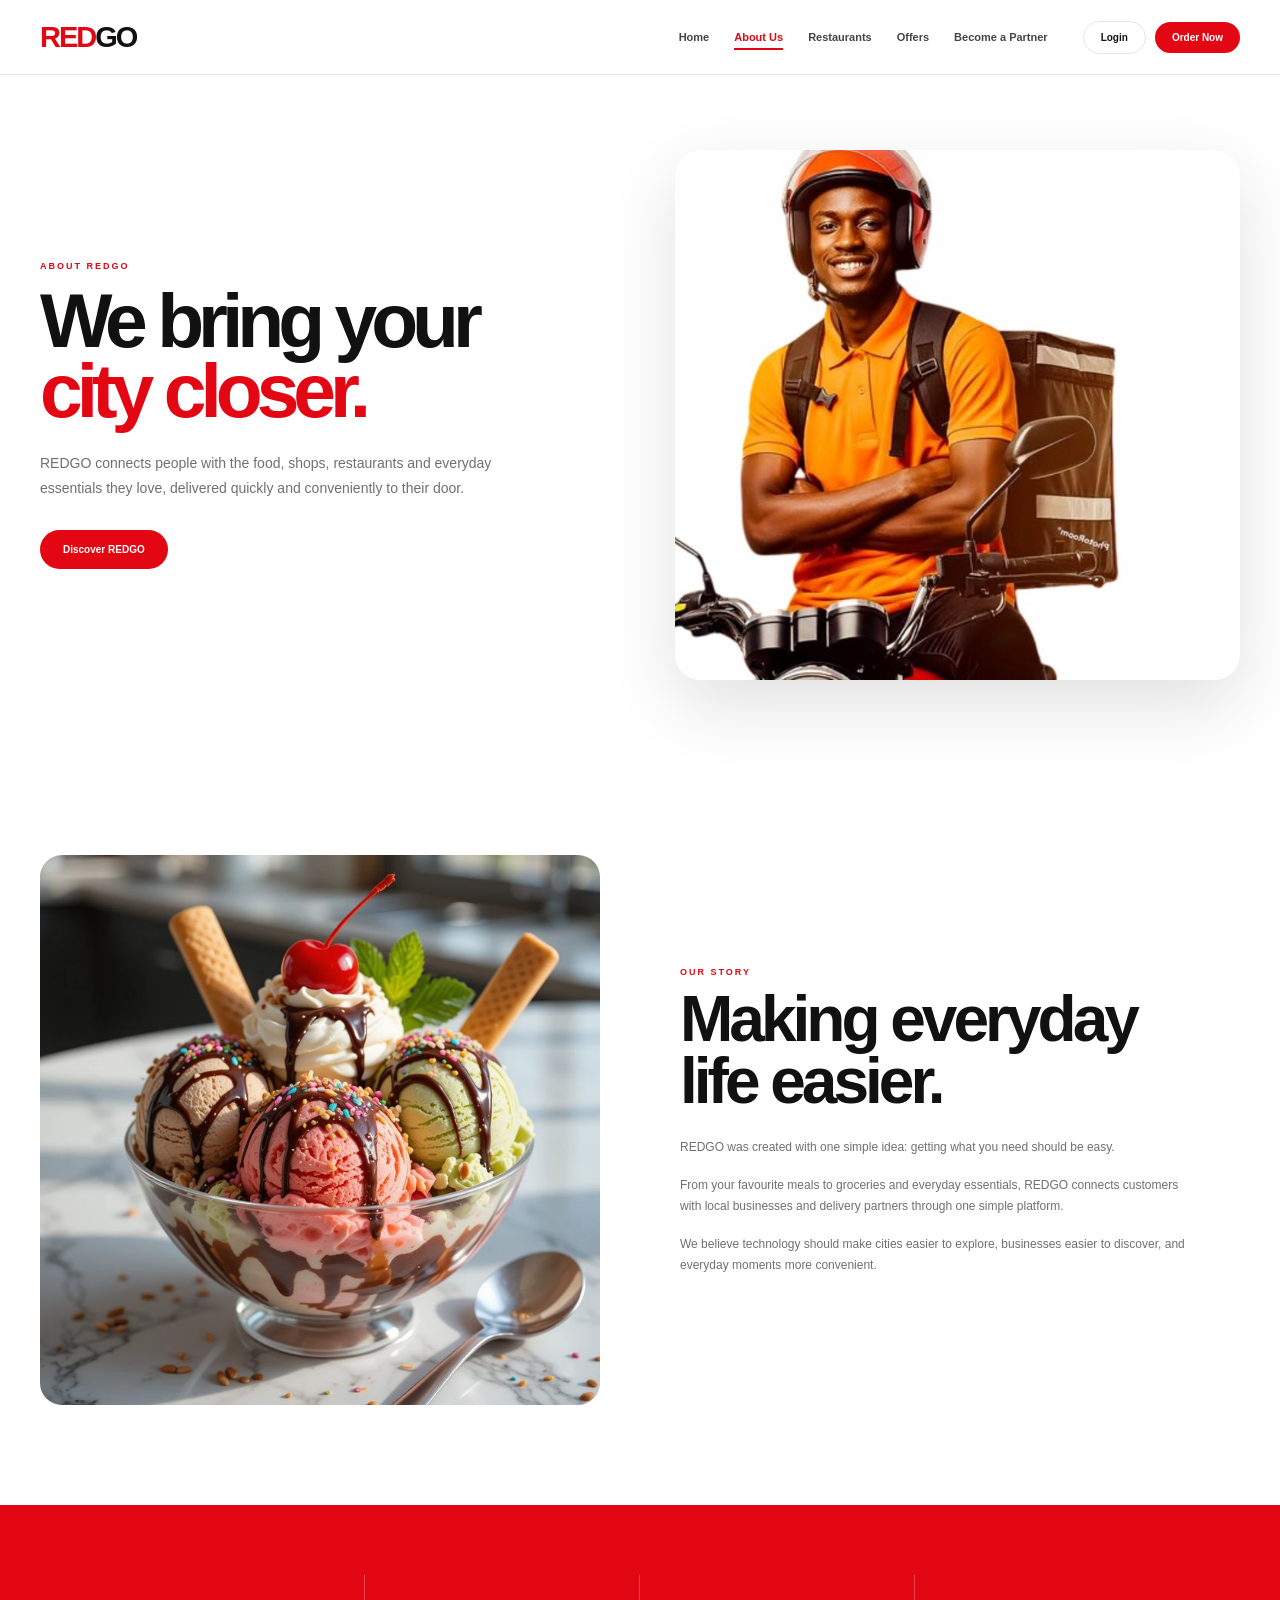
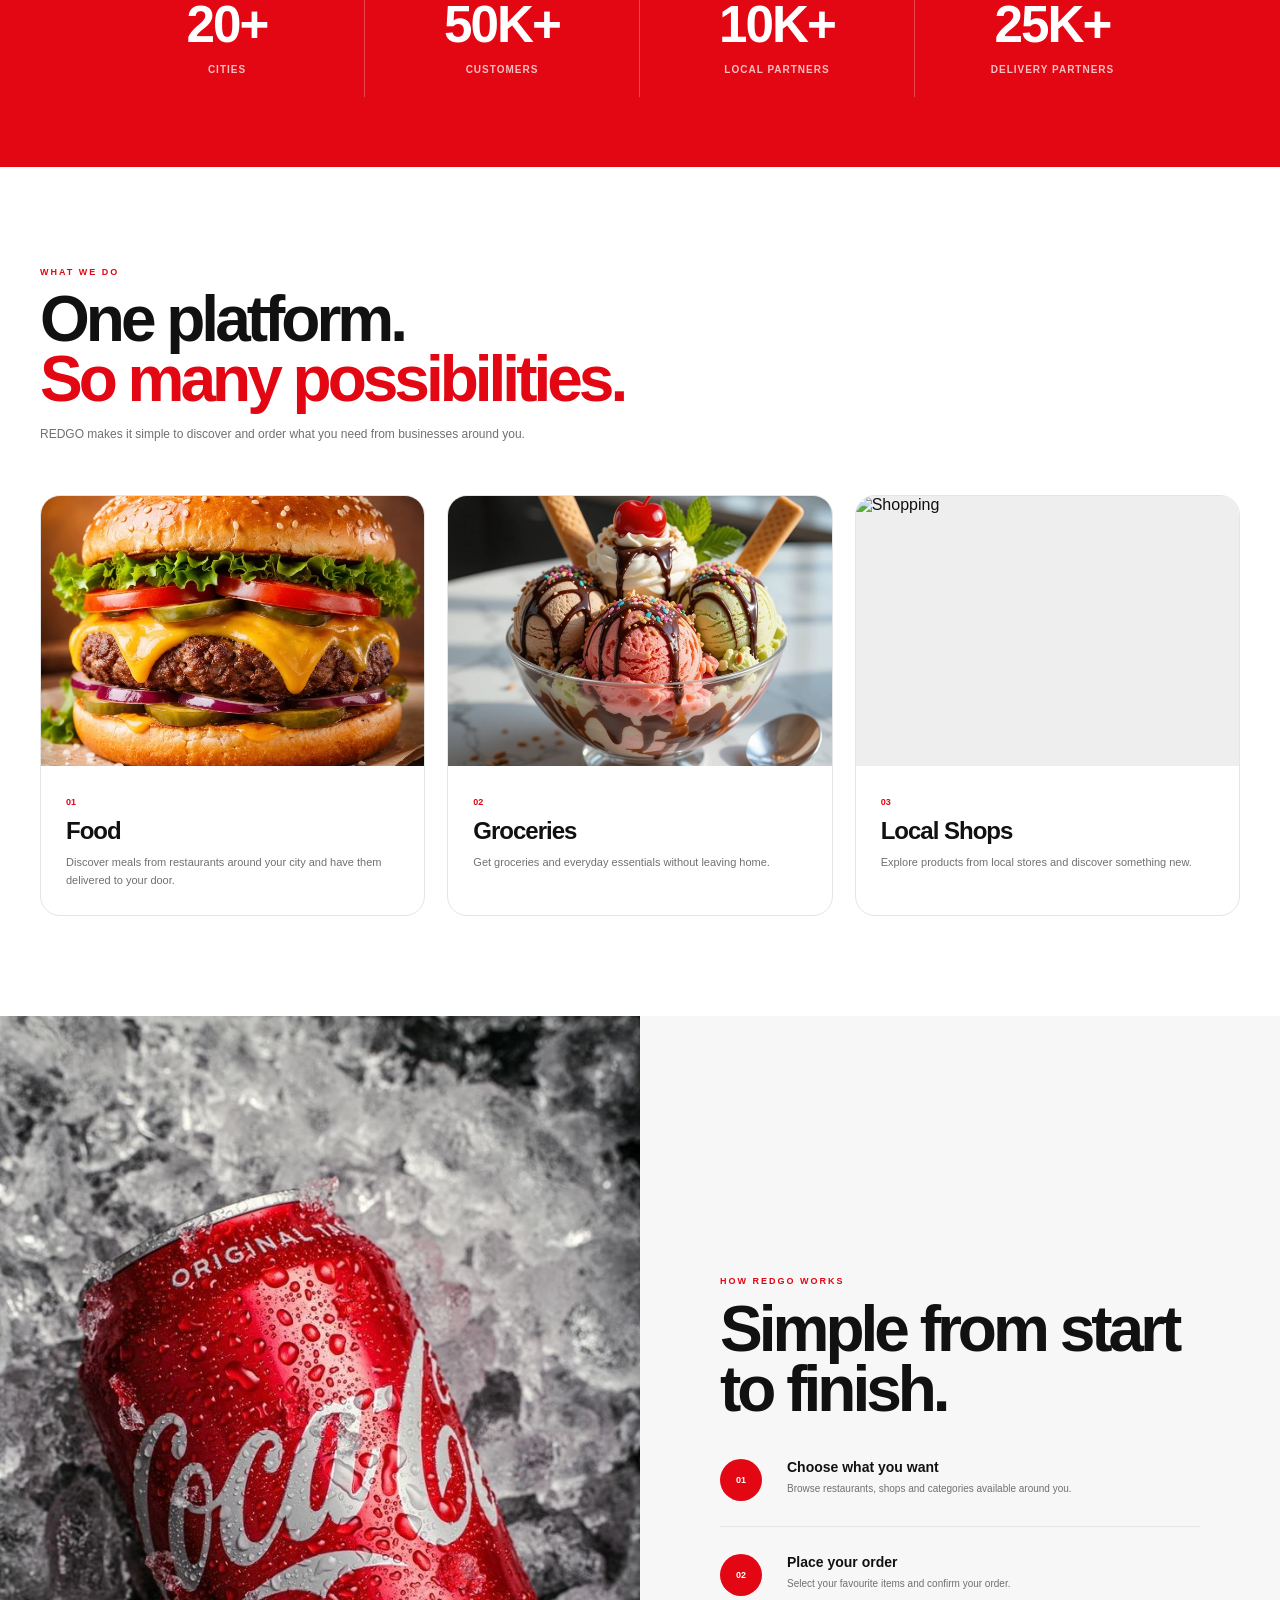
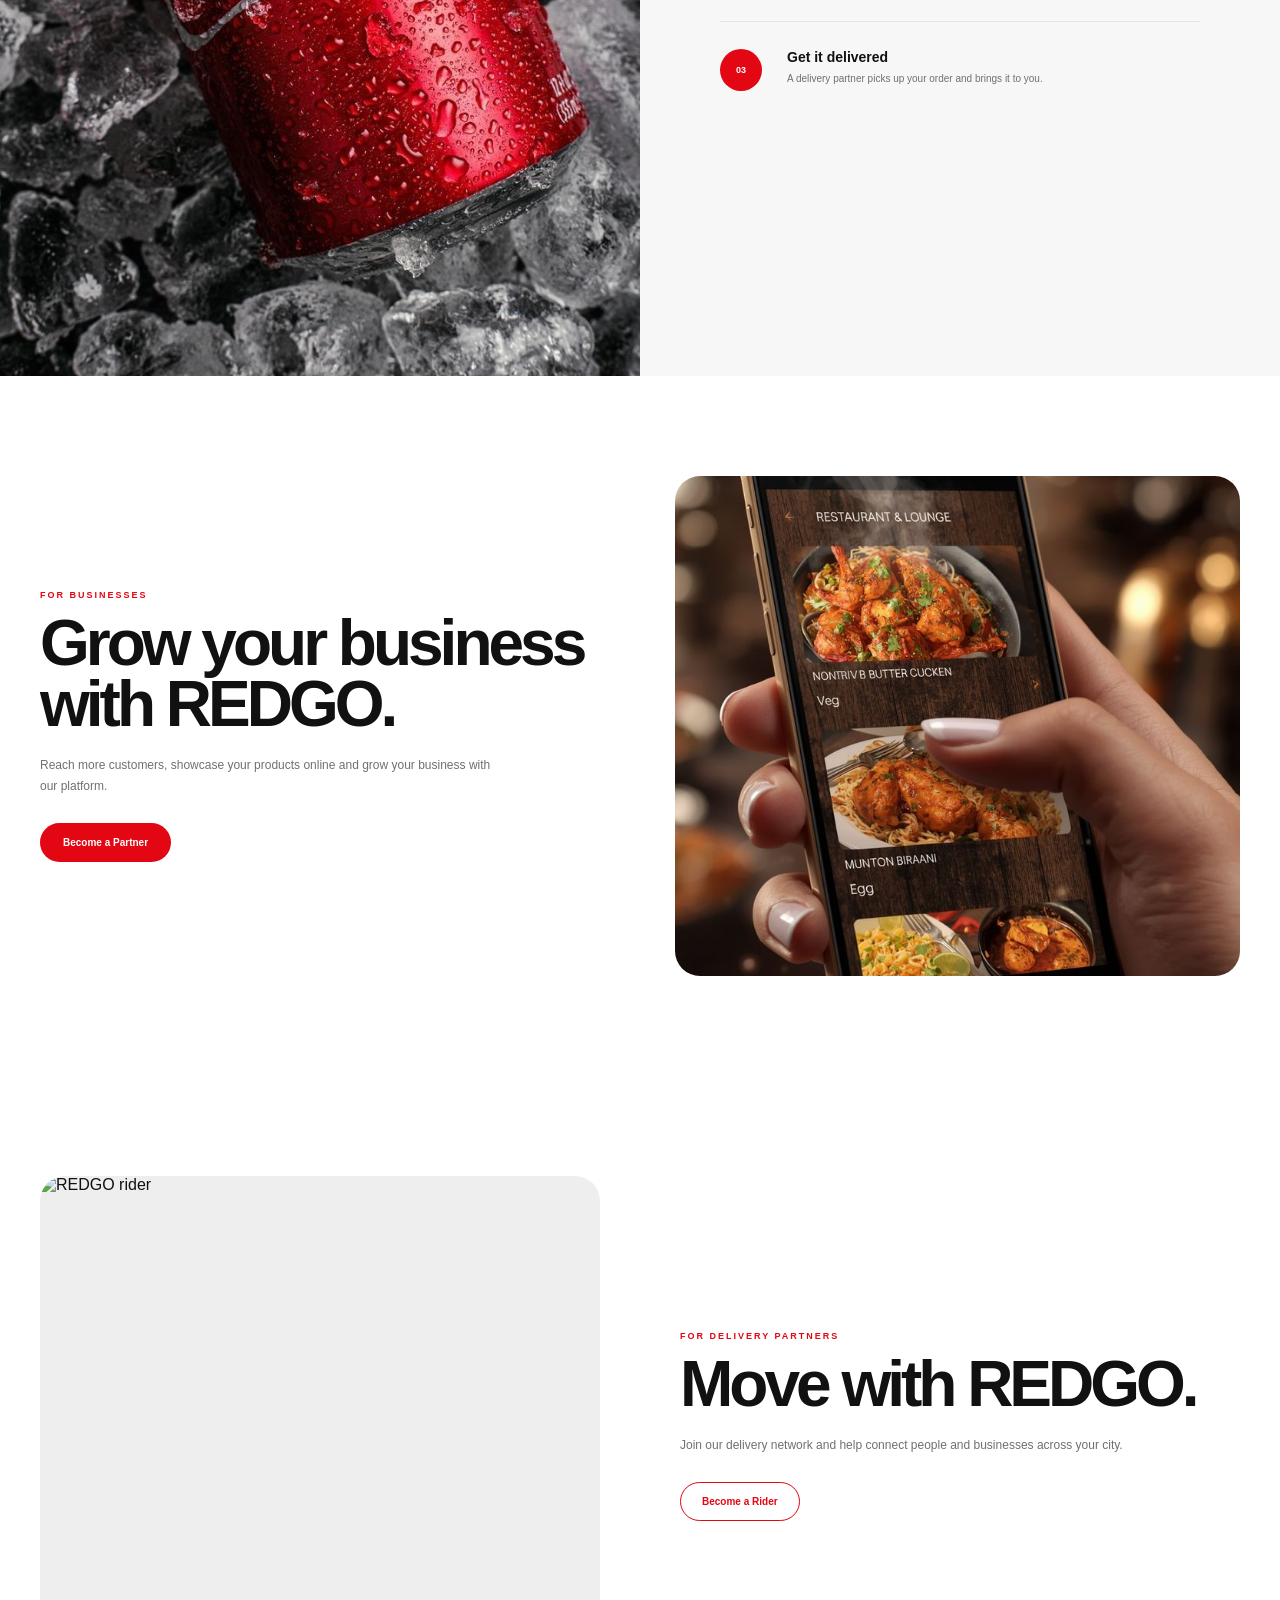
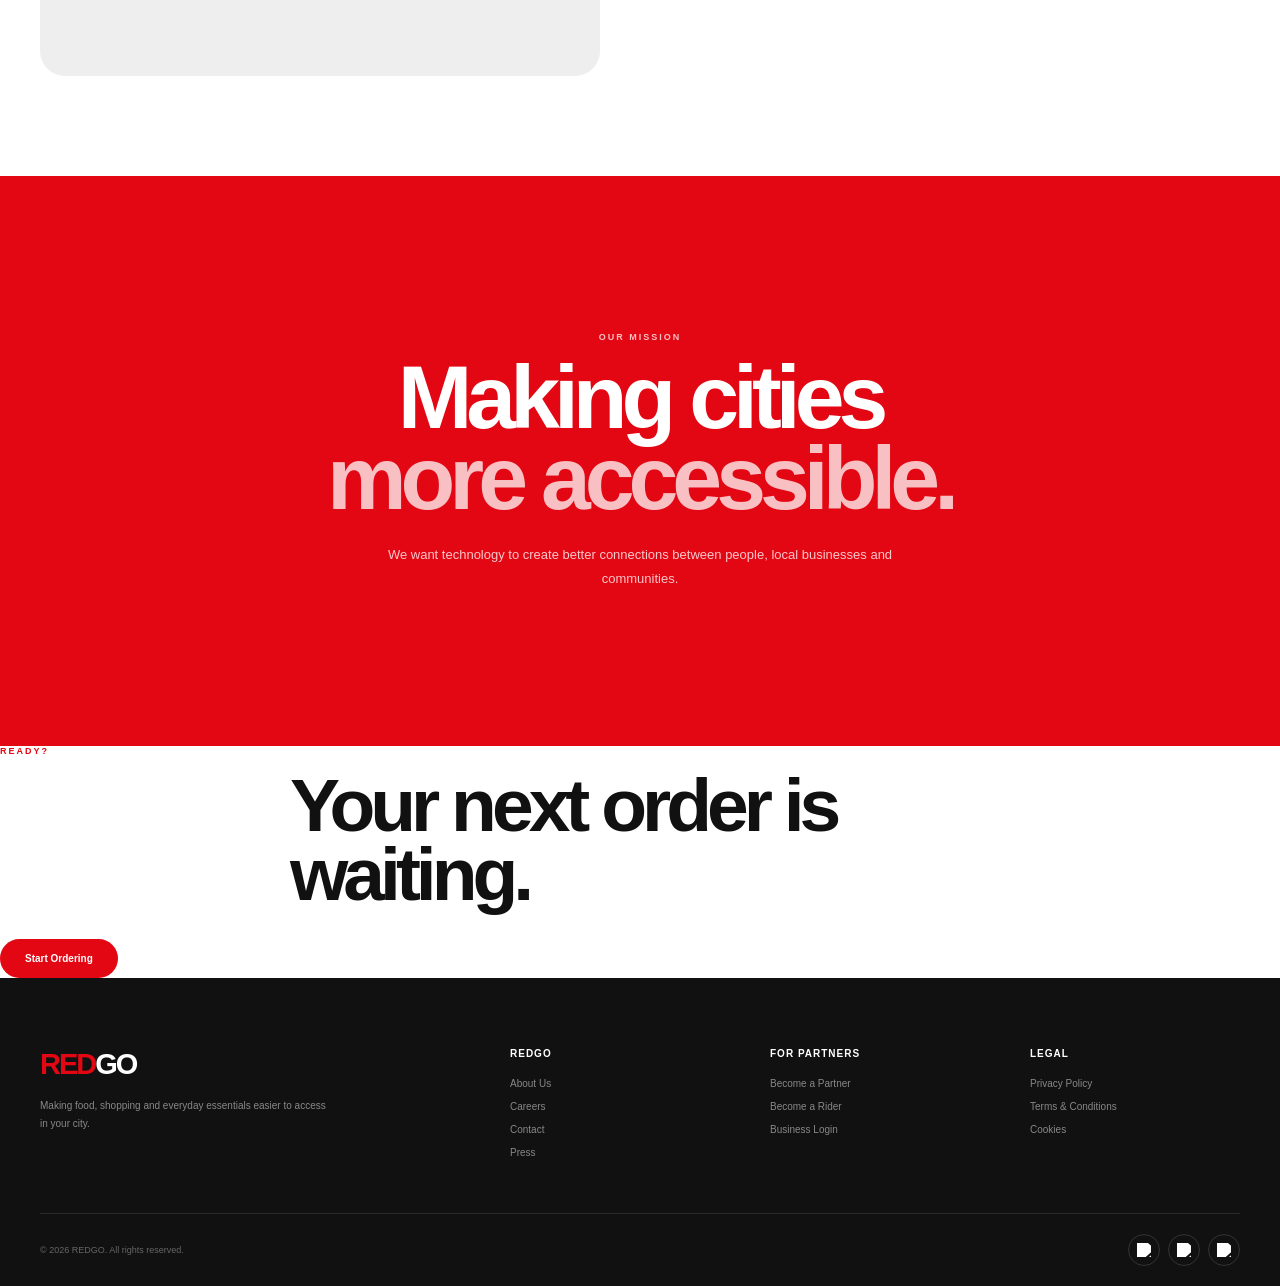
==== about.html @ bfb95624 "Initial website upload" ====
<!DOCTYPE html>
<html lang="en">
<head>
    <meta charset="UTF-8">
    <meta name="viewport" content="width=device-width, initial-scale=1.0">
    <title>About Us | REDGO</title>
    <link rel="stylesheet" href="about.css">
</head>
<body>

   
    <header class="header">
        <nav class="navbar">
            <a href="index.html" class="logo">
                RED<span>GO</span>
            </a>
            <div class="nav-links">
                <a href="http://127.0.0.1:5500/index.html.html">Home</a>
                <a href="" class="active">About Us</a>
                <a href="#">Restaurants</a>
                <a href="#">Offers</a>
                <a href="#">Become a Partner</a>
            </div>
            <div class="nav-buttons">
                <a href="login.html" class="login-btn">
                    Login
                </a>
                <a href="order.html" class="order-btn">
                    Order Now
                </a>
            </div>
        </nav>
    </header>

    <main>
        <section class="about-hero">
            <div class="hero-text">
                <p class="eyebrow">
                    ABOUT REDGO
                </p>
                <h1>
                    We bring your
                    <span>city closer.</span>
                </h1>
                <p class="hero-description">
                    REDGO connects people with the food, shops,
                    restaurants and everyday essentials they love,
                    delivered quickly and conveniently to their door.
                </p>
                <a href="#story" class="red-button">
                    Discover REDGO
                </a>
            </div>
          
            <div class="hero-image">
                <img
                    src="./images/dispatch.jpg"
                    alt="REDGO delivery"
                >
            </div>
        </section>
       
        <section class="story section" id="story">
            <div class="story-image">
           
                <img
                    src="./images/Dreamy Ice Cream Delight.jpg"
                    alt="REDGO delivery rider"
                >
            </div>
            <div class="story-content">
                <p class="eyebrow">
                    OUR STORY
                </p>
                <h2>
                    Making everyday
                    life easier.
                </h2>
                <p>
                    REDGO was created with one simple idea:
                    getting what you need should be easy.
                </p>
                <p>
                    From your favourite meals to groceries and
                    everyday essentials, REDGO connects customers
                    with local businesses and delivery partners
                    through one simple platform.
                </p>
                <p>
                    We believe technology should make cities
                    easier to explore, businesses easier to discover,
                    and everyday moments more convenient.
                </p>
            </div>
        </section>
        
        <section class="numbers">
            <div class="numbers-container">
                <div class="number">
                    <strong>20+</strong>
                    <span>
                        Cities
                    </span>
                </div>
                <div class="number">
                    <strong>50K+</strong>
                    <span>
                        Customers
                    </span>
                </div>
                <div class="number">
                    <strong>10K+</strong>
                    <span>
                        Local Partners
                    </span>
                </div>
                <div class="number">
                    <strong>25K+</strong>
                    <span>
                        Delivery Partners
                    </span>
                </div>
            </div>
        </section>
     
        <section class="what-we-do section">
            <div class="section-heading">
                <p class="eyebrow">
                    WHAT WE DO
                </p>
                <h2>
                    One platform.
                    <span>So many possibilities.</span>
                </h2>
                <p>
                    REDGO makes it simple to discover and order
                    what you need from businesses around you.
                </p>
            </div>
            <div class="services-grid">
           
                <article class="service-card">
                    <div class="service-image">
          
                        <img
                            src="./images/Hamburger.jpg"
                            alt="Food delivery"
                        >
                    </div>
                    <div class="service-content">
                        <span>
                            01
                        </span>
                        <h3>
                            Food
                        </h3>
                        <p>
                            Discover meals from restaurants
                            around your city and have them
                            delivered to your door.
                        </p>
                    </div>
                </article>
   
                <article class="service-card">
                    <div class="service-image">
                       
                        <img
                            src="./images/Dreamy Ice Cream Delight.jpg"
                            alt="Groceries"
                        >
                    </div>
                    <div class="service-content">
                        <span>
                            02
                        </span>
                        <h3>
                            Groceries
                        </h3>
                        <p>
                            Get groceries and everyday essentials
                            without leaving home.
                        </p>
                    </div>
                </article>
          
                <article class="service-card">
                    <div class="service-image">
                    
                        <img
                            src="./Coca Cola 🥃.jpg"
                            alt="Shopping"
                        >
                    </div>
                    <div class="service-content">
                        <span>
                            03
                        </span>
                        <h3>
                            Local Shops
                        </h3>
                        <p>
                            Explore products from local stores
                            and discover something new.
                        </p>
                    </div>
                </article>
            </div>
        </section>
        <section class="how-section">
            <div class="how-image">
             
                <img
                    src="./images/Coca Cola 🥃.jpg"
                    alt="City delivery"
                >
            </div>
            <div class="how-content">
                <p class="eyebrow">
                    HOW REDGO WORKS
                </p>
                <h2>
                    Simple from
                    start to finish.
                </h2>
                <div class="steps">
                    <div class="step">
                        <div class="step-number">
                            01
                        </div>
                        <div>
                            <h3>
                                Choose what you want
                            </h3>
                            <p>
                                Browse restaurants, shops and
                                categories available around you.
                            </p>
                        </div>
                    </div>
                    <div class="step">
                        <div class="step-number">
                            02
                        </div>
                        <div>
                            <h3>
                                Place your order
                            </h3>
                            <p>
                                Select your favourite items and
                                confirm your order.
                            </p>
                        </div>
                    </div>
                    <div class="step">
                        <div class="step-number">
                            03
                        </div>
                        <div>
                            <h3>
                                Get it delivered
                            </h3>
                            <p>
                                A delivery partner picks up your
                                order and brings it to you.
                            </p>
                        </div>
                    </div>
                </div>
            </div>
        </section>
      
        <section class="partners section">
            <div class="partners-content">
                <p class="eyebrow">
                    FOR BUSINESSES
                </p>
                <h2>
                    Grow your business
                    with REDGO.
                </h2>
                <p>
                    Reach more customers, showcase your products
                    online and grow your business with our platform.
                </p>
                <a href="#" class="red-button">
                    Become a Partner
                </a>
            </div>
            <div class="partners-image">

                <img
                    src="./images/download (7).jpg"
                    alt="Business partner"
                >
            </div>
        </section>
      
        <section class="riders section">
            <div class="riders-image">
          
                <img
                    src="./images/Dispatch Rider.jpg"
                    alt="REDGO rider"
                >
            </div>
            <div class="riders-content">
                <p class="eyebrow">
                    FOR DELIVERY PARTNERS
                </p>
                <h2>
                    Move with REDGO.
                </h2>
                <p>
                    Join our delivery network and help connect
                    people and businesses across your city.
                </p>
                <a href="#" class="outline-button">
                    Become a Rider
                </a>
            </div>
        </section>
       
        <section class="mission">
            <div class="mission-content">
                <p class="eyebrow">
                    OUR MISSION
                </p>
                <h2>
                    Making cities
                    <span>more accessible.</span>
                </h2>
                <p>
                    We want technology to create better connections
                    between people, local businesses and communities.
                </p>
            </div>
        </section>
        
        <section class="final-cta">
            <p class="eyebrow">
                READY?
            </p>
            <h2>
                Your next order
                is waiting.
            </h2>
            <a href="index.html" class="white-button">
                Start Ordering
            </a>
        </section>
    </main>
   
    <footer>
        <div class="footer-container">
            <div class="footer-brand">
                <a href="index.html" class="footer-logo">
                    RED<span>GO</span>
                </a>
                <p>
                    Making food, shopping and everyday essentials
                    easier to access in your city.
                </p>
            </div>
            <div class="footer-column">
                <h3>
                    REDGO
                </h3>
                <a href="about.html">
                    About Us
                </a>
                <a href="#">
                    Careers
                </a>
                <a href="#">
                    Contact
                </a>
                <a href="#">
                    Press
                </a>
            </div>
            <div class="footer-column">
                <h3>
                    FOR PARTNERS
                </h3>
                <a href="#">
                    Become a Partner
                </a>
                <a href="#">
                    Become a Rider
                </a>
                <a href="#">
                    Business Login
                </a>
            </div>
            <div class="footer-column">
                <h3>
                    LEGAL
                </h3>
                <a href="#">
                    Privacy Policy
                </a>
                <a href="#">
                    Terms & Conditions
                </a>
                <a href="#">
                    Cookies
                </a>
            </div>
        </div>
        <div class="footer-bottom">
            <p>
                © 2026 REDGO. All rights reserved.
            </p>
            <div class="socials">
               
                <a href="#">
                    <img
                        src="./Twitter-Symbol.png"
                        alt="Facebook"
                    >
                </a>
                <a href="#">
                    <img
                        src="./insta.webp"
                        alt="Instagram"
                    >
                </a>
                <a href="#">
                    <img
                        src="./tiktok-logo-tikok-icon-transparent-tikok-app-logo-free-png-removebg-preview.png"
                        alt="Twitter"
                    >
                </a>
            </div>
        </div>
    </footer>
</body>
</html>
---- about.css ----
* {
    margin: 0;
    padding: 0;
    box-sizing: border-box;
}
:root {
    --red: #e30613;
    --dark-red: #b9000b;
    --black: #111111;
    --dark: #222222;
    --gray: #707070;
    --light: #f7f7f7;
    --border: #e5e5e5;
    --white: #ffffff;
}
html {
    scroll-behavior: smooth;
}
body {
    font-family: Arial, Helvetica, sans-serif;
    background: var(--white);
    color: var(--black);
    overflow-x: hidden;
}
a {
    text-decoration: none;
    color: inherit;
}
img {
    display: block;
    width: 100%;
}
button,
a {
    -webkit-tap-highlight-color: transparent;
}
a,
img,
button,
.service-card,
.number,
.step,
.red-button,
.outline-button,
.white-button {
    transition:
        transform .3s ease,
        color .3s ease,
        background-color .3s ease,
        border-color .3s ease,
        box-shadow .3s ease,
        opacity .3s ease;
}

.header {
    position: sticky;
    top: 0;
    z-index: 1000;
    width: 100%;
    background: rgba(255,255,255,.96);
    border-bottom: 1px solid var(--border);
    backdrop-filter: blur(15px);
    animation: headerDown .7s ease both;
}
.navbar {
    width: min(1200px, calc(100% - 50px));
    min-height: 74px;
    margin: auto;
    display: flex;
    align-items: center;
    gap: 35px;
}

.logo,
.footer-logo {
    color: var(--red);
    font-size: 29px;
    font-weight: 900;
    letter-spacing: -2px;
    white-space: nowrap;
}
.logo span,
.footer-logo span {
    color: var(--black);
}
.logo:hover {
    transform: translateY(-2px);
}

.nav-links {
    display: flex;
    align-items: center;
    gap: 25px;
    margin-left: auto;
}
.nav-links a {
    position: relative;
    font-size: 11px;
    font-weight: 700;
    color: #444;
}
.nav-links a::after {
    content: "";
    position: absolute;
    left: 0;
    bottom: -7px;
    width: 0;
    height: 2px;
    background: var(--red);
    transition: width .3s ease;
}
.nav-links a:hover,
.nav-links .active {
    color: var(--red);
}
.nav-links a:hover::after,
.nav-links .active::after {
    width: 100%;
}

.nav-buttons {
    display: flex;
    align-items: center;
    gap: 9px;
}
.login-btn,
.order-btn {
    padding: 10px 17px;
    border-radius: 25px;
    font-size: 10px;
    font-weight: 800;
}
.login-btn {
    border: 1px solid var(--border);
}
.login-btn:hover {
    color: var(--red);
    border-color: var(--red);
    transform: translateY(-2px);
}
.order-btn {
    background: var(--red);
    color: white;
}
.order-btn:hover {
    background: var(--dark-red);
    transform: translateY(-2px);
    box-shadow:
        0 10px 25px rgba(227,6,19,.2);
}

.about-hero {
    min-height: 650px;
    width: min(1200px, calc(100% - 50px));
    margin: auto;
    display: grid;
    grid-template-columns: 1fr 1fr;
    align-items: center;
    gap: 70px;
    padding: 75px 0;
}
.hero-text {
    animation:
        slideUp .8s ease both;
}
.eyebrow {
    color: var(--red);
    font-size: 9px;
    font-weight: 900;
    letter-spacing: 2px;
}
.hero-text h1 {
    margin: 15px 0 25px;
    max-width: 620px;
    font-size: clamp(55px, 6vw, 82px);
    line-height: .91;
    letter-spacing: -6px;
}
.hero-text h1 span {
    color: var(--red);
    display: block;
}
.hero-description {
    max-width: 500px;
    margin-bottom: 28px;
    color: var(--gray);
    font-size: 14px;
    line-height: 1.8;
}

.red-button {
    display: inline-flex;
    align-items: center;
    justify-content: center;
    padding: 14px 23px;
    background: var(--red);
    color: white;
    border-radius: 30px;
    font-size: 10px;
    font-weight: 900;
}
.red-button:hover {
    background: var(--dark-red);
    transform: translateY(-4px);
    box-shadow:
        0 14px 30px rgba(227,6,19,.2);
}
.red-button:active {
    transform: scale(.97);
}

.hero-image {
    height: 530px;
    overflow: hidden;
    border-radius: 25px;
    background: #eeeeee;
    box-shadow:
        0 25px 70px rgba(0,0,0,.12);
    animation:
        imageReveal 1s ease .15s both;
}
.hero-image img {
    height: 100%;
    object-fit: cover;
    transition:
        transform .8s cubic-bezier(.2,.8,.2,1);
}
.hero-image:hover img {
    transform: scale(1.05);
}

.section {
    padding: 100px 0;
}
.story {
    width: min(1200px, calc(100% - 50px));
    margin: auto;
    display: grid;
    grid-template-columns: 1fr 1fr;
    align-items: center;
    gap: 80px;
}
.story-image {
    height: 550px;
    overflow: hidden;
    border-radius: 22px;
    background: #eeeeee;
}
.story-image img {
    height: 100%;
    object-fit: cover;
    transition:
        transform .8s ease;
}
.story-image:hover img {
    transform: scale(1.05);
}
.story-content h2 {
    max-width: 500px;
    margin: 12px 0 25px;
    font-size: clamp(40px, 5vw, 65px);
    line-height: .96;
    letter-spacing: -4px;
}
.story-content > p:not(.eyebrow) {
    max-width: 510px;
    margin-bottom: 16px;
    color: var(--gray);
    font-size: 12px;
    line-height: 1.8;
}

.numbers {
    padding: 70px 0;
    background: var(--red);
    color: white;
}
.numbers-container {
    width: min(1100px, calc(100% - 50px));
    margin: auto;
    display: grid;
    grid-template-columns:
        repeat(4, 1fr);
}
.number {
    text-align: center;
    padding: 20px;
    border-right: 1px solid rgba(255,255,255,.25);
}
.number:last-child {
    border-right: none;
}
.number strong {
    display: block;
    margin-bottom: 5px;
    font-size: clamp(32px, 4vw, 52px);
    letter-spacing: -2px;
}
.number span {
    color: rgba(255,255,255,.75);
    font-size: 10px;
    font-weight: 700;
    text-transform: uppercase;
    letter-spacing: 1px;
}
.number:hover {
    transform: translateY(-6px);
}
.what-we-do {
    width: min(1200px, calc(100% - 50px));
    margin: auto;
}
.section-heading {
    max-width: 700px;
    margin-bottom: 50px;
}
.section-heading h2 {
    margin: 12px 0 15px;
    font-size: clamp(42px, 5vw, 68px);
    line-height: .94;
    letter-spacing: -4px;
}
.section-heading h2 span {
    display: block;
    color: var(--red);
}
.section-heading > p:last-child {
    max-width: 500px;
    color: var(--gray);
    font-size: 12px;
    line-height: 1.7;
}
/* SERVICES */
.services-grid {
    display: grid;
    grid-template-columns:
        repeat(3, 1fr);
    gap: 22px;
}
.service-card {
    overflow: hidden;
    border: 1px solid var(--border);
    border-radius: 20px;
    background: white;
}
.service-card:hover {
    transform: translateY(-9px);
    box-shadow:
        0 25px 55px rgba(0,0,0,.1);
}
.service-image {
    height: 270px;
    overflow: hidden;
    background: #eeeeee;
}
.service-image img {
    height: 100%;
    object-fit: cover;
    transition:
        transform .7s ease;
}
.service-card:hover .service-image img {
    transform: scale(1.08);
}
.service-content {
    padding: 25px;
}
.service-content > span {
    color: var(--red);
    font-size: 9px;
    font-weight: 900;
}
.service-content h3 {
    margin: 8px 0;
    font-size: 24px;
    letter-spacing: -1px;
}
.service-content p {
    color: var(--gray);
    font-size: 11px;
    line-height: 1.7;
}

.how-section {
    display: grid;
    grid-template-columns: 1fr 1fr;
    min-height: 650px;
    background: var(--light);
}
.how-image {
    min-height: 650px;
    overflow: hidden;
    background: #eeeeee;
}
.how-image img {
    width: 100%;
    height: 100%;
    object-fit: cover;
    transition:
        transform .8s ease;
}
.how-image:hover img {
    transform: scale(1.04);
}
.how-content {
    padding: 80px;
    display: flex;
    flex-direction: column;
    justify-content: center;
}
.how-content h2 {
    max-width: 500px;
    margin: 13px 0 40px;
    font-size: clamp(43px, 5vw, 68px);
    line-height: .94;
    letter-spacing: -4px;
}
/* STEPS */
.steps {
    display: flex;
    flex-direction: column;
    gap: 27px;
}
.step {
    display: grid;
    grid-template-columns: 50px 1fr;
    gap: 17px;
    padding-bottom: 25px;
    border-bottom: 1px solid var(--border);
}
.step:last-child {
    border-bottom: none;
}
.step:hover {
    transform: translateX(7px);
}
.step-number {
    width: 42px;
    height: 42px;
    display: flex;
    align-items: center;
    justify-content: center;
    background: var(--red);
    color: white;
    border-radius: 50%;
    font-size: 9px;
    font-weight: 900;
}
.step h3 {
    margin-bottom: 5px;
    font-size: 14px;
}
.step p {
    max-width: 390px;
    color: var(--gray);
    font-size: 10px;
    line-height: 1.7;
}

.partners {
    width: min(1200px, calc(100% - 50px));
    margin: auto;
    display: grid;
    grid-template-columns: 1fr 1fr;
    align-items: center;
    gap: 70px;
}
.partners-content h2,
.riders-content h2 {
    max-width: 550px;
    margin: 13px 0 20px;
    font-size: clamp(42px, 5vw, 65px);
    line-height: .95;
    letter-spacing: -4px;
}
.partners-content > p:not(.eyebrow),
.riders-content > p:not(.eyebrow) {
    max-width: 470px;
    margin-bottom: 25px;
    color: var(--gray);
    font-size: 12px;
    line-height: 1.8;
}
.partners-image {
    height: 500px;
    overflow: hidden;
    border-radius: 25px;
    background: #eeeeee;
}
.partners-image img {
    height: 100%;
    object-fit: cover;
    transition:
        transform .8s ease;
}
.partners-image:hover img {
    transform: scale(1.05);
}

.riders {
    width: min(1200px, calc(100% - 50px));
    margin: auto;
    display: grid;
    grid-template-columns: 1fr 1fr;
    align-items: center;
    gap: 80px;
}
.riders-image {
    height: 500px;
    overflow: hidden;
    border-radius: 25px;
    background: #eeeeee;
    order: 1;
}
.riders-image img {
    height: 100%;
    object-fit: cover;
    transition:
        transform .8s ease;
}
.riders-image:hover img {
    transform: scale(1.05);
}
.riders-content {
    order: 2;
}

.outline-button {
    display: inline-flex;
    padding: 13px 21px;
    border: 1px solid var(--red);
    border-radius: 30px;
    color: var(--red);
    font-size: 10px;
    font-weight: 900;
}
.outline-button:hover {
    background: var(--red);
    color: white;
    transform: translateY(-3px);
    box-shadow:
        0 12px 25px rgba(227,6,19,.15);
}

.mission {
    min-height: 570px;
    padding: 100px 25px;
    display: flex;
    align-items: center;
    justify-content: center;
    text-align: center;
    background: var(--red);
    color: white;
}
.mission-content {
    max-width: 850px;
}
.mission .eyebrow {
    color: white;
    opacity: .75;
}
.mission h2 {
    margin: 15px 0 25px;
    font-size: clamp(50px, 7vw, 95px);
    line-height: .9;
    letter-spacing: -6px;
}
.mission h2 span {
    display: block;
    color: white;
    opacity: .75;
}
.mission-content > p:last-child {
    max-width: 550px;
    margin: auto;
    color: rgba(255,255,255,.78);
    font-size: 13px;
    line-height: 1.8;
}

==========
.final-cta {
    padding: 110px 25px;
    text-align: center;
    background: white;
}
.final-cta h2 {
    max-width: 700px;
    margin: 15px auto 30px;
    font-size: clamp(45px, 6vw, 75px);
    line-height: .92;
    letter-spacing: -5px;
}
.white-button {
    display: inline-flex;
    padding: 14px 25px;
    background: var(--red);
    color: white;
    border-radius: 30px;
    font-size: 10px;
    font-weight: 900;
}
.white-button:hover {
    background: var(--dark-red);
    transform: translateY(-4px);
    box-shadow:
        0 14px 30px rgba(227,6,19,.2);
}

footer {
    background: #111111;
    color: white;
}
.footer-container {
    width: min(1200px, calc(100% - 50px));
    margin: auto;
    padding: 70px 0 55px;
    display: grid;
    grid-template-columns:
        2fr 1fr 1fr 1fr;
    gap: 50px;
}
.footer-logo {
    color: var(--red);
    display: inline-block;
}
.footer-logo span {
    color: white;
}
.footer-brand p {
    max-width: 290px;
    margin-top: 16px;
    color: #888;
    font-size: 10px;
    line-height: 1.8;
}
.footer-column {
    display: flex;
    flex-direction: column;
    gap: 12px;
}
.footer-column h3 {
    margin-bottom: 7px;
    font-size: 10px;
    letter-spacing: 1px;
}
.footer-column a {
    color: #888;
    font-size: 10px;
}
.footer-column a:hover {
    color: white;
    transform: translateX(4px);
}
.footer-bottom {
    width: min(1200px, calc(100% - 50px));
    margin: auto;
    padding: 20px 0;
    border-top: 1px solid #292929;
    display: flex;
    align-items: center;
    justify-content: space-between;
    gap: 20px;
    color: #666;
    font-size: 9px;
}

.socials {
    display: flex;
    align-items: center;
    gap: 8px;
}
.socials a {
    width: 32px;
    height: 32px;
    display: flex;
    align-items: center;
    justify-content: center;
    border: 1px solid #333;
    border-radius: 50%;
}
.socials img {
    width: 14px;
    height: 14px;
    object-fit: contain;
    filter: grayscale(1) brightness(2);
}
.socials a:hover {
    background: var(--red);
    border-color: var(--red);
    transform: translateY(-3px);
}
@keyframes headerDown {
    from {
        opacity: 0;
        transform: translateY(-20px);
    }
    to {
        opacity: 1;
        transform: translateY(0);
    }
}
@keyframes slideUp {
    from {
        opacity: 0;
        transform: translateY(35px);
    }
    to {
        opacity: 1;
        transform: translateY(0);
    }
}
@keyframes imageReveal {
    from {
        opacity: 0;
        transform: scale(.94);
    }
    to {
        opacity: 1;
        transform: scale(1);
    }
}
@media (max-width: 950px) {
    .navbar {
        gap: 20px;
    }
    .nav-links {
        display: none;
    }
    .nav-buttons {
        margin-left: auto;
    }
    .about-hero {
        grid-template-columns: 1fr;
        gap: 45px;
        padding: 65px 0;
    }
    .hero-text {
        max-width: 700px;
    }
    .hero-image {
        height: 500px;
    }
    .story {
        grid-template-columns: 1fr;
        gap: 45px;
    }
    .story-image {
        height: 500px;
    }
    .services-grid {
        grid-template-columns:
            repeat(2, 1fr);
    }
    .how-section {
        grid-template-columns: 1fr;
    }
    .how-image {
        min-height: 500px;
    }
    .partners,
    .riders {
        grid-template-columns: 1fr;
        gap: 45px;
    }
    .riders-image {
        order: 1;
    }
    .riders-content {
        order: 2;
    }
    .footer-container {
        grid-template-columns:
            2fr 1fr 1fr;
    }
}

@media (max-width: 600px) {
    .navbar {
        width: calc(100% - 28px);
        min-height: 66px;
    }
    .logo {
        font-size: 25px;
    }
    .login-btn {
        display: none;
    }
    .order-btn {
        padding: 9px 13px;
    }
    .about-hero {
        width: calc(100% - 28px);
        padding: 50px 0 65px;
    }
    .hero-text h1 {
        font-size: 55px;
        letter-spacing: -4px;
    }
    .hero-description {
        font-size: 12px;
    }
    .hero-image {
        height: 390px;
        border-radius: 18px;
    }
  
    .section {
        padding: 70px 0;
    }
    .story,
    .what-we-do,
    .partners,
    .riders {
        width: calc(100% - 28px);
    }
    .story-image {
        height: 380px;
    }
    .story-content h2 {
        font-size: 45px;
        letter-spacing: -3px;
    }
    
    .numbers {
        padding: 45px 0;
    }
    .numbers-container {
        width: calc(100% - 28px);
        grid-template-columns:
            repeat(2, 1fr);
    }
    .number {
        padding: 20px 10px;
        border-right: none;
    }
    .number strong {
        font-size: 35px;
    }
    .services-grid {
        grid-template-columns: 1fr;
    }
    .service-image {
        height: 240px;
    }
  
    .how-image {
        min-height: 350px;
    }
    .how-content {
        padding: 60px 25px;
    }
    .how-content h2 {
        font-size: 48px;
        letter-spacing: -3px;
    }
    .partners-image,
    .riders-image {
        height: 360px;
    }
    .partners-content h2,
    .riders-content h2 {
        font-size: 46px;
        letter-spacing: -3px;
    }
    /* MISSION */
    .mission {
        min-height: 500px;
        padding: 70px 20px;
    }
    .mission h2 {
        font-size: 55px;
        letter-spacing: -4px;
    }
    /* CTA */
    .final-cta {
        padding: 75px 20px;
    }
    .final-cta h2 {
        font-size: 52px;
        letter-spacing: -4px;
    }
    /* FOOTER */
    .footer-container {
        width: calc(100% - 28px);
        grid-template-columns:
            repeat(2, 1fr);
        gap: 40px 25px;
    }
    .footer-brand {
        grid-column: 1 / -1;
    }
    .footer-bottom {
        width: calc(100% - 28px);
        flex-direction: column;
        text-align: center;
    }
}

@media (max-width: 380px) {
    .hero-text h1 {
        font-size: 48px;
    }
    .hero-image {
        height: 330px;
    }
    .story-content h2 {
        font-size: 40px;
    }
    .mission h2 {
        font-size: 48px;
    }
}

@media (prefers-reduced-motion: reduce) {
    *,
    *::before,
    *::after {
        animation-duration: .01ms !important;
        animation-iteration-count: 1 !important;
        transition-duration: .01ms !important;
        scroll-behavior: auto !important;
    }
}
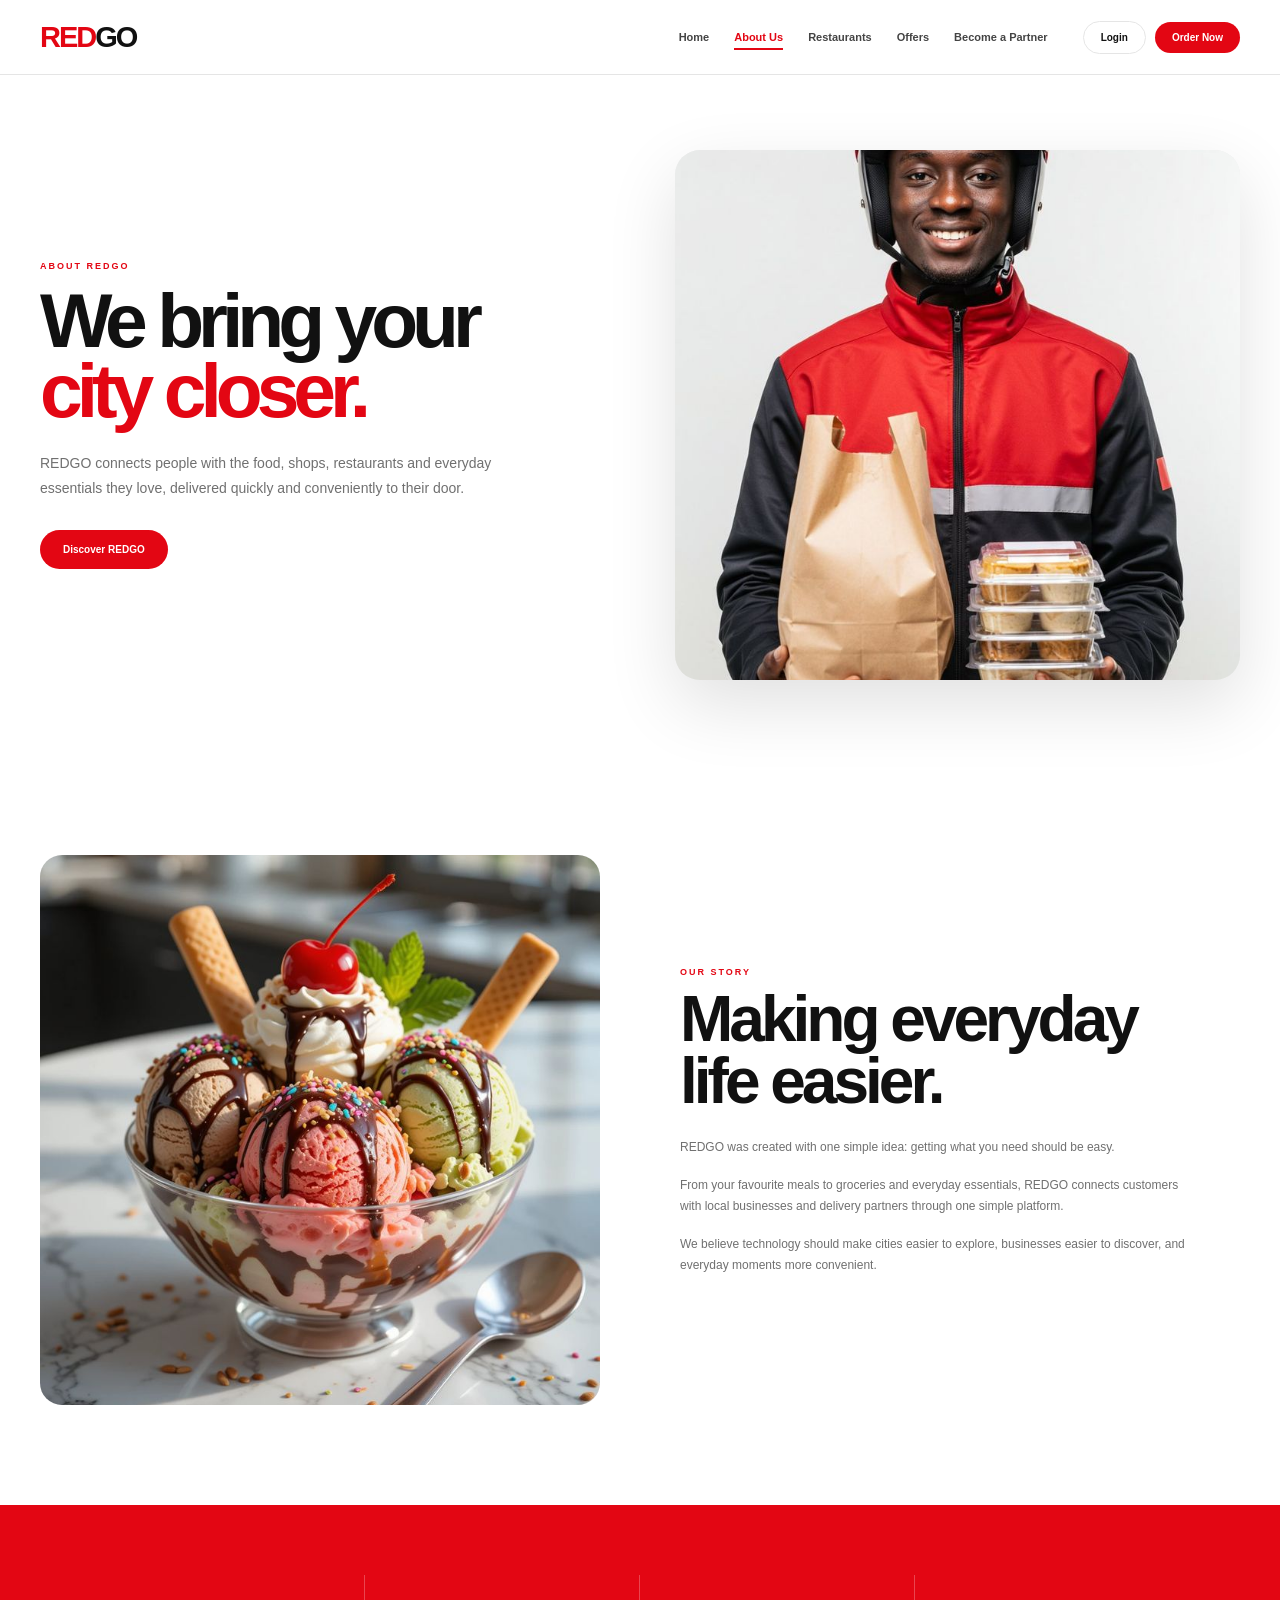
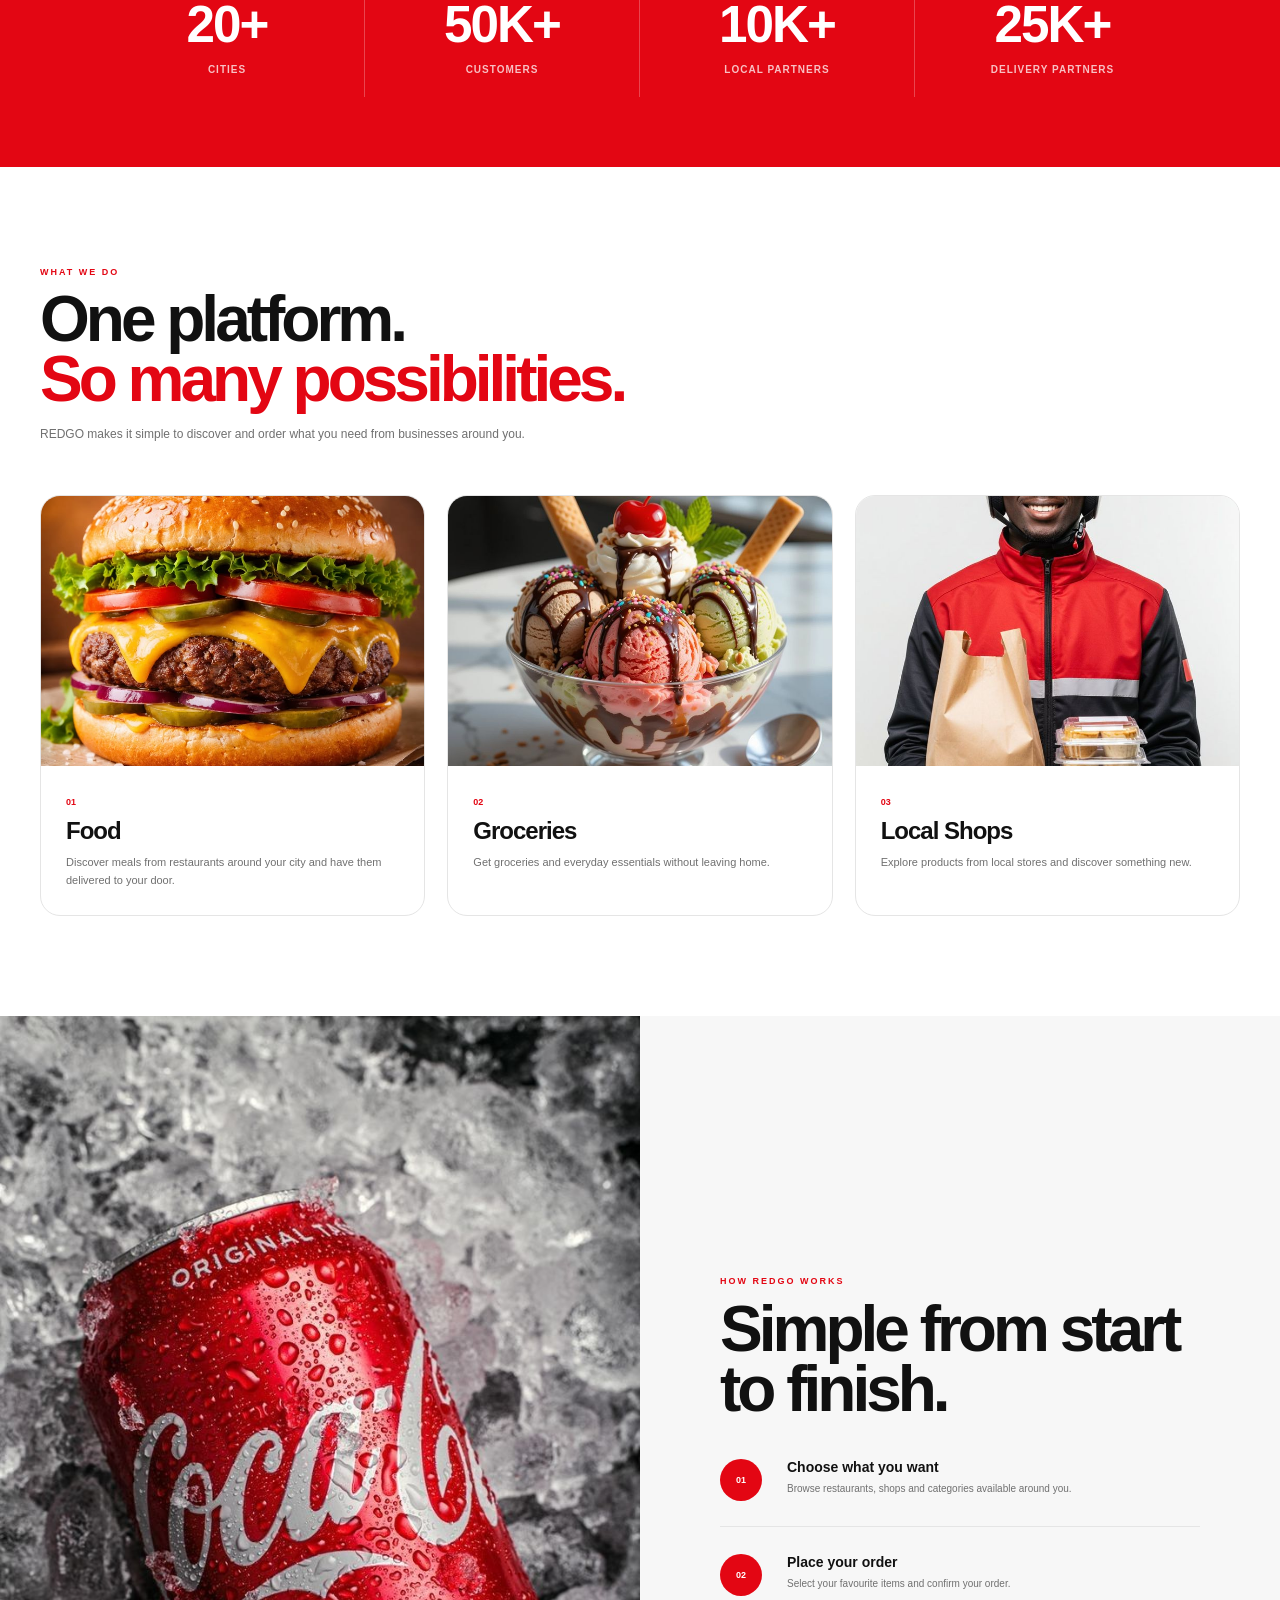
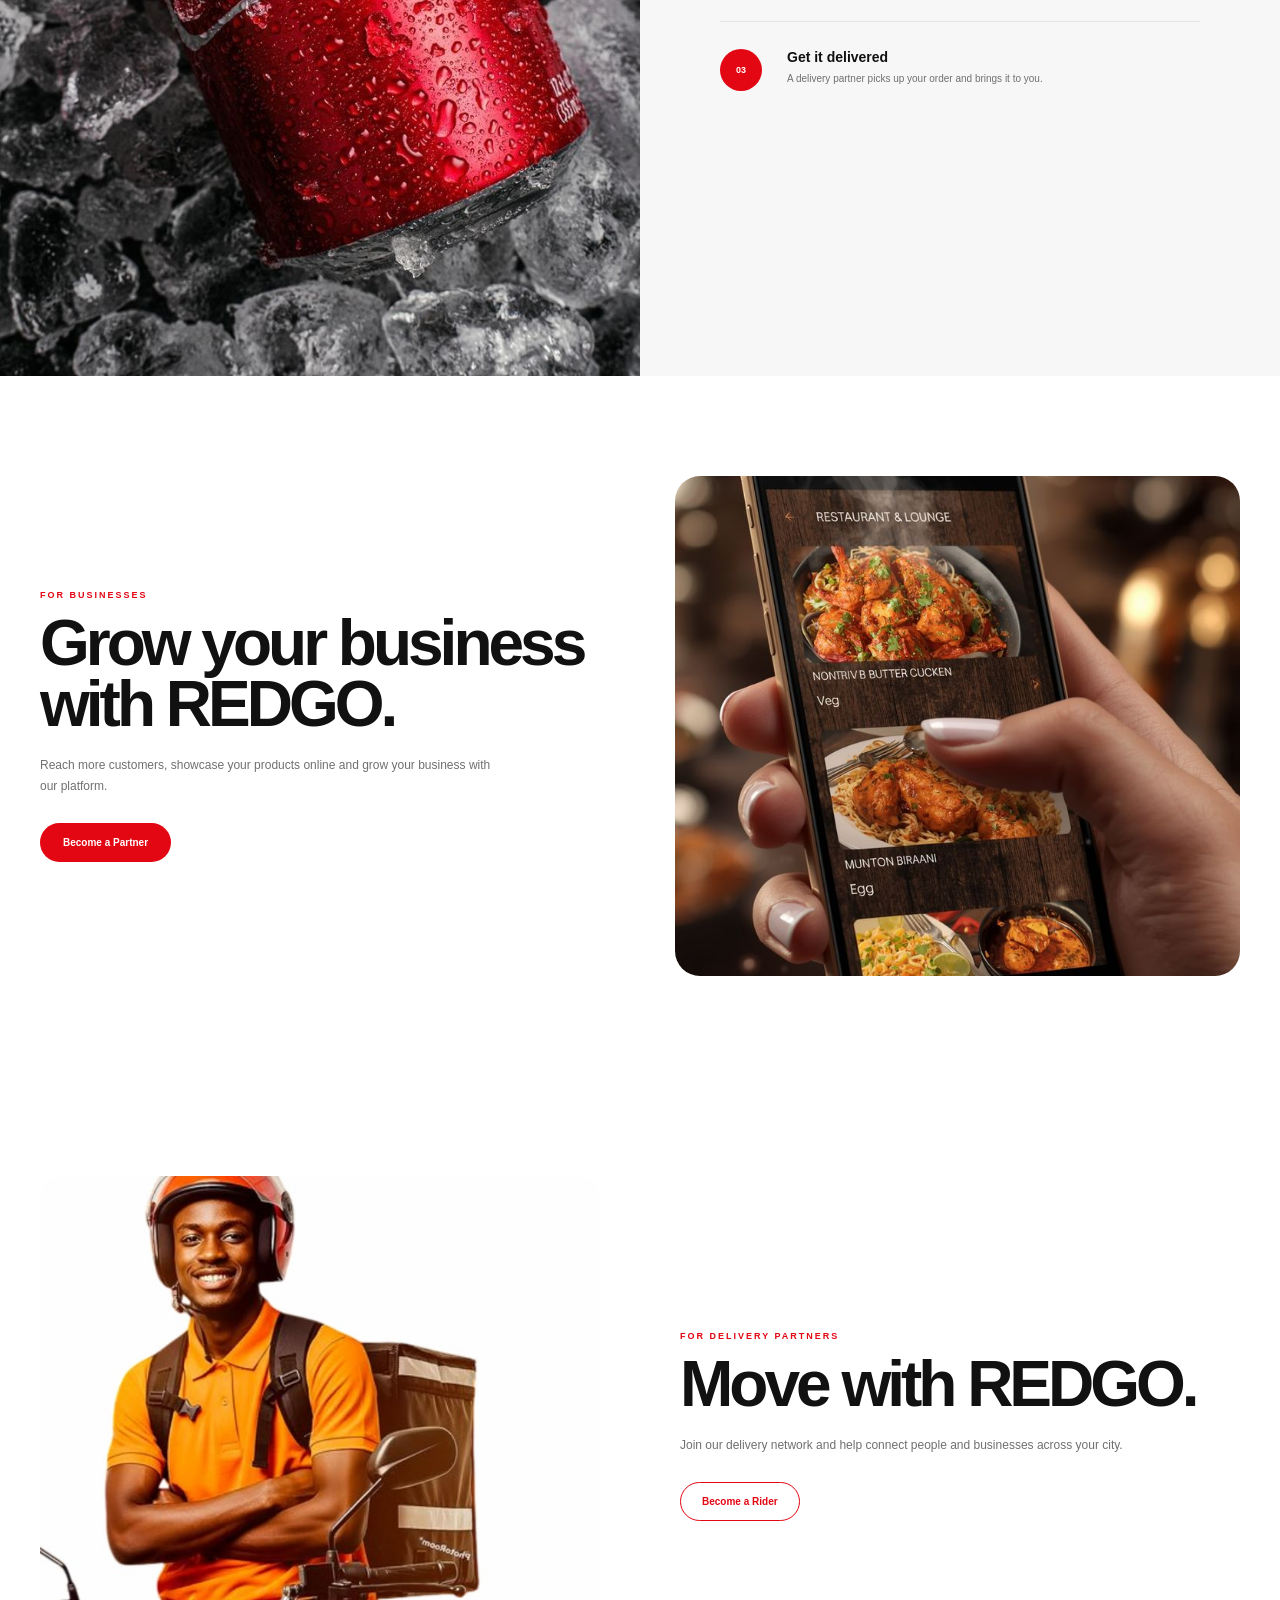
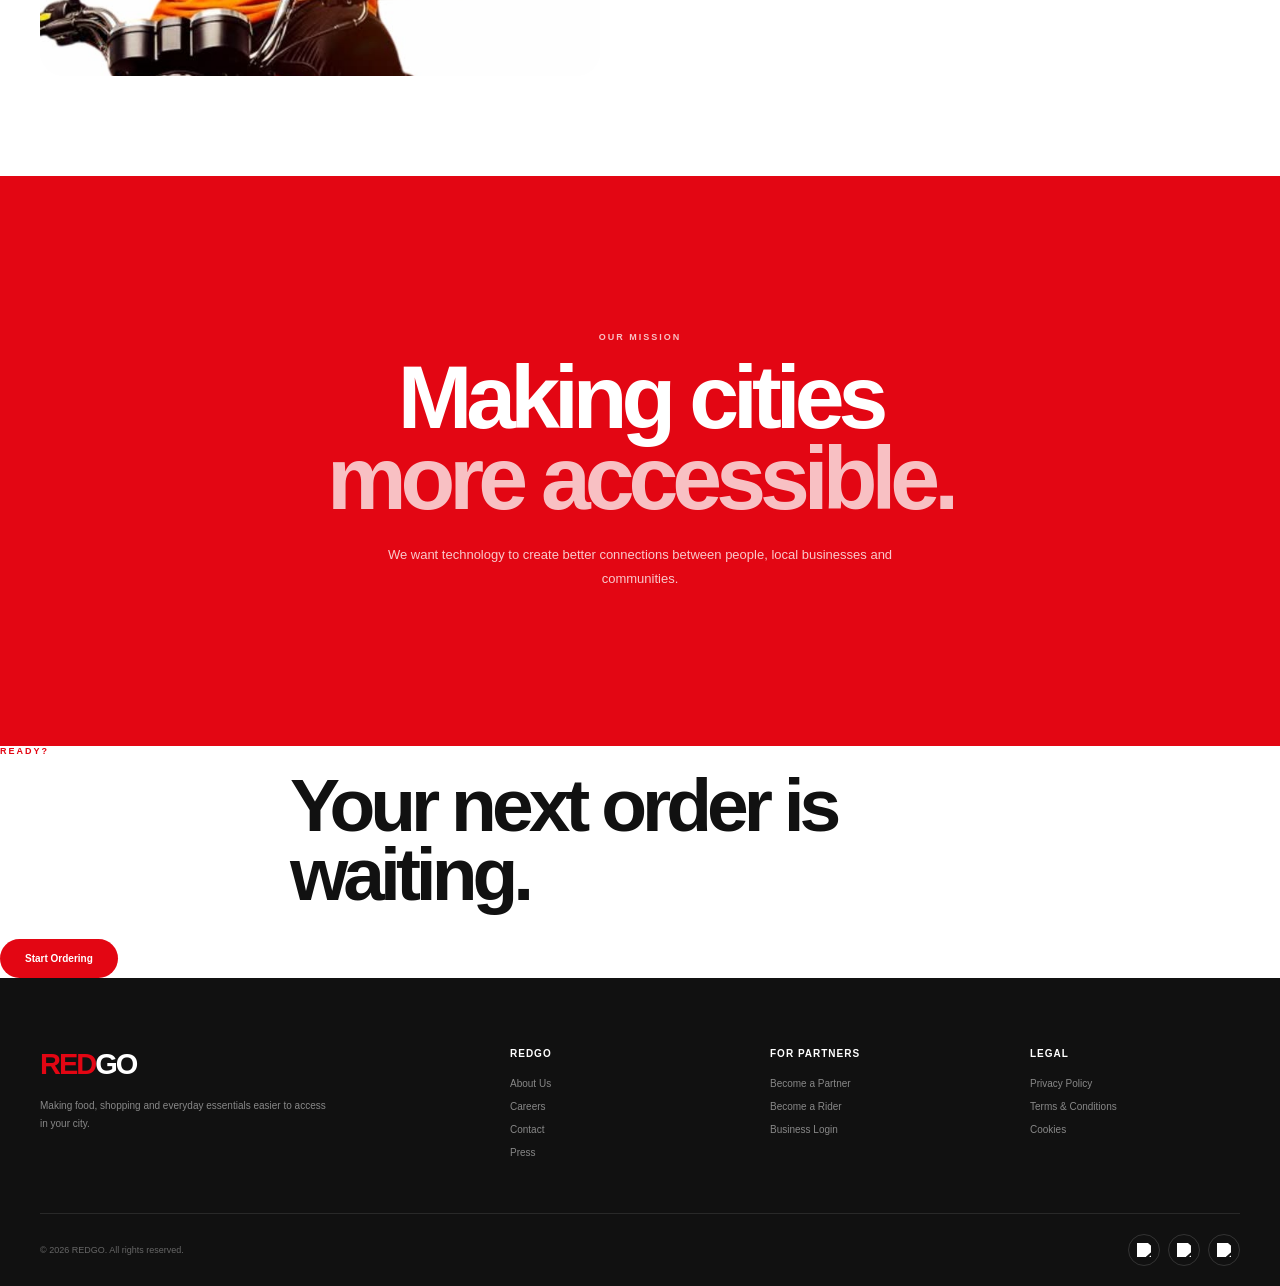
==== commit 0ee5bba8: "update" ====
--- a/about.html
+++ b/about.html
@@ -15,7 +15,7 @@
                 RED<span>GO</span>
             </a>
             <div class="nav-links">
-                <a href="http://127.0.0.1:5500/index.html.html">Home</a>
+                <a href="index.html">Home</a>
                 <a href="" class="active">About Us</a>
                 <a href="#">Restaurants</a>
                 <a href="#">Offers</a>
@@ -54,7 +54,7 @@
           
             <div class="hero-image">
                 <img
-                    src="./images/dispatch.jpg"
+                    src="./images/Delivery guy.jpg"
                     alt="REDGO delivery"
                 >
             </div>
@@ -188,7 +188,7 @@
                     <div class="service-image">
                     
                         <img
-                            src="./Coca Cola 🥃.jpg"
+                            src="./images/Delivery guy.jpg"
                             alt="Shopping"
                         >
                     </div>
@@ -300,7 +300,7 @@
             <div class="riders-image">
           
                 <img
-                    src="./images/Dispatch Rider.jpg"
+                    src="./images/dispatch.jpg"
                     alt="REDGO rider"
                 >
             </div>
